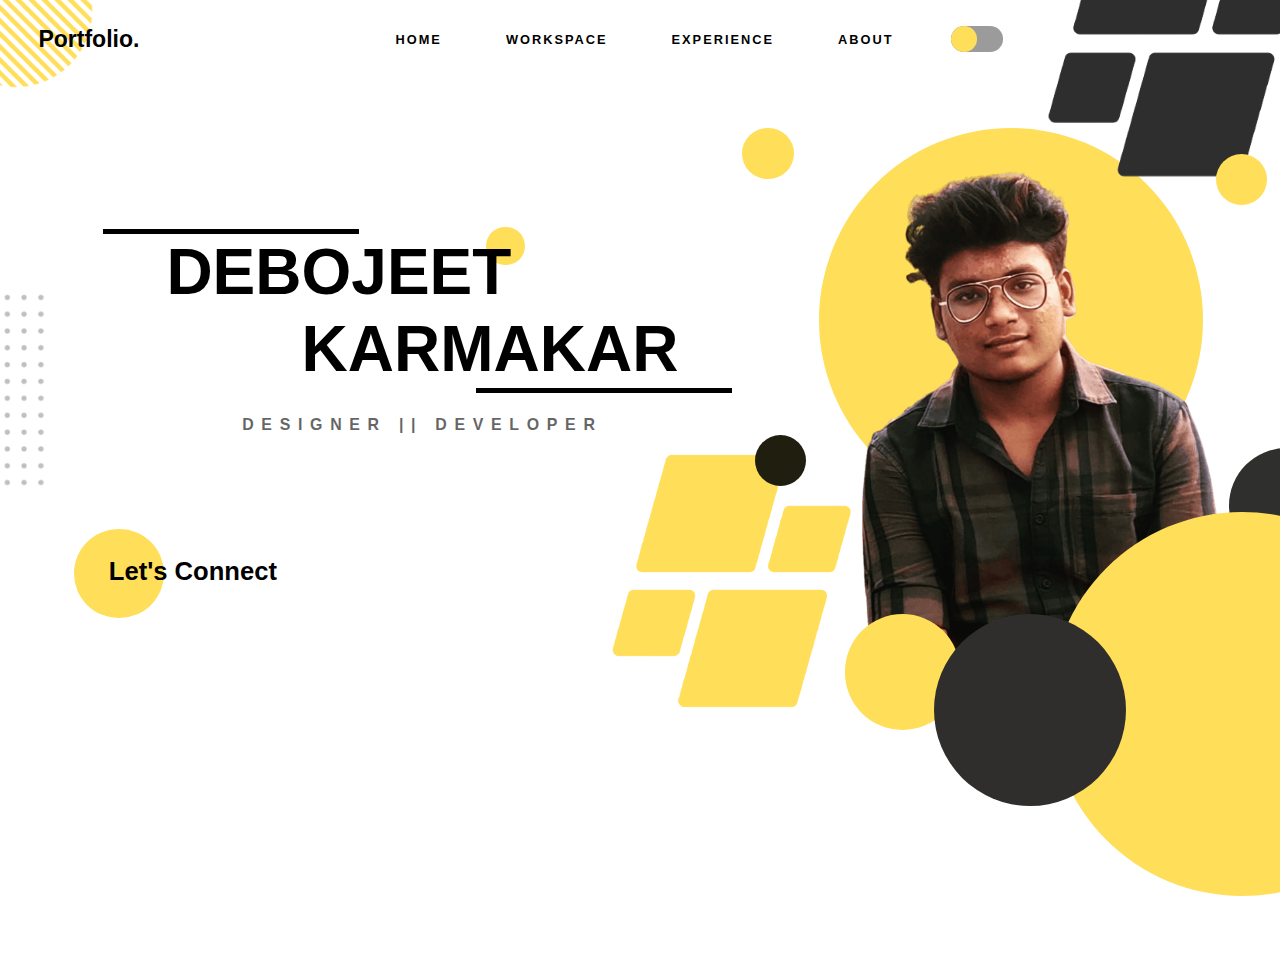
==== Index.html @ 360ebd02 "rename the file" ====
<!DOCTYPE html>
<html lang="en">
<head>
    <meta charset="UTF-8">
    <meta name="viewport" content="width=device-width, initial-scale=1.0">
    <link rel="stylesheet" href="./home.css">
    <link rel="stylesheet" href="./dark-mode-toggle.css">
    <link rel="stylesheet" href="https://cdnjs.cloudflare.com/ajax/libs/font-awesome/6.4.2/css/all.min.css" integrity="sha512-z3gLpd7yknf1YoNbCzqRKc4qyor8gaKU1qmn+CShxbuBusANI9QpRohGBreCFkKxLhei6S9CQXFEbbKuqLg0DA==" crossorigin="anonymous" referrerpolicy="no-referrer" />
    <!-- <style>
        @import url('https://fonts.googleapis.com/css2?family=Oxygen:wght@700&family=Poppins:wght@700&display=swap');
    </style>
    <style>
        @import url('https://fonts.googleapis.com/css2?family=Poppins:wght@400&display=swap');
    </style>    -->
    <title>Portfolio</title>
</head>
<body>
    

    <div class="nav_bar">
        <div class="logo">
            <h2>Portfolio.</h2>
        </div>
        <div class="tag_bar">
            <div class="tags">
                <a href="#"><h4>Home</h4></a>
            </div>
            <div class="tags">
                <a href="#"><h4>workspace</h4></a>
            </div>
            <div class="tags">
                <a href="#"><h4>experience</h4></a>
            </div>
            <div class="tags">
                <a href="#"><h4>About</h4></a>
            </div>
            <div class="toggle-container">
                <input type="checkbox" id="dark-mode-toggle">
                <label for="dark-mode-toggle" class="toggle"></label>
            </div>
        </div>
        
        <div class="img"></div>
        
    </div>

    <div class="body_content">
        
        <div class="name_box">
            <div class="circle"></div> 
            <div class="fst_box">
                <div class="rectangle"></div>
            </div>
            <div class="name" id="fn">
                <h1>debojeet</h1>
            </div>
            <div class="name" id="ln">
                <h1>karmakar</h1>
            </div>
            <div class="snd_box">
                <div class="rectangle"></div>
            </div>
            <div class="bio">
                <h5>designer || developer</h5>
            </div>
        </div>

        <a href="#">
            <div class="connect">
                <h4>Let's Connect</h4>
                <i class="fa-solid fa-arrow-right-long" style="color: #3f4040;"></i>
            </div>
        </a>

        <div class="elements">
            <div class="box-rectangle"></div>
            <div class="circle1"></div>
            <div class="circle2"></div>
            <div class="circle3"></div>
            <div class="circle4"></div>
            <div class="circle5"></div>
            <div class="circle6"></div>
            <div class="circle7"></div>
            <div class="big_circle"></div>
            <div class="yello_boxes"></div>
            <div class="black_circle"></div>
            <div class="my_img"></div>
            <div class="dots"></div>
        </div>
    </div>
    <script src="toggle_switch.js" defer></script>
</body>
</html>
---- home.css ----
* {
    margin: 0;
    padding: 0;
    box-sizing: border-box;
    overflow-x: hidden;
    /* overflow-y: initial; */

}

::-webkit-scrollbar {
    display: none;
}


/* navigation */
.nav_bar{
    display: flex;
    justify-content: left;
    align-items: center;
    gap: 20vw;
    padding: 2vw 0px 1vw 3vw;
    font-size: 1.2vw;
}

.logo{
    font-family:  'Poppins',sans-serif; 
    font-weight: 300;
    /* text-transform: uppercase; */
}

.tag_bar{
    display: flex;
    justify-content: space-evenly;
    align-items: center;
    gap: 5vw;
    font-size: 1vw;
    font-weight: 100;
    text-transform: uppercase;
    font-family: 'Oxygen', sans-serif;
    font-weight: 700;
    letter-spacing: 2px;
    /* border: 1px solid black !important; */
    /* text-decoration: none; */
}
.tags a {
    text-decoration: none ;
    color: black;
}

.tags a h4 {
    color: black;
} 



.img{
    background-image: url(./resources/LOGO\ 1.svg);
    width: 22vw;
    height: 22vw;
    background-size: contain;
    z-index: -1;
    top: -5.3vw;
    left: -9vw;
    background-repeat: no-repeat;
    position: absolute;
}

.toggle-container {
    display: flex;
    align-items: center;
    justify-content: center;
    margin-left: -1.5vw;
    /* border: 1px solid black; */
    
}

.toggle {
    width: 4vw;
    height: 2vw;
    background-color: #9b9b9b;
    border-radius: 1vw;
    position: relative;
    /* border: 1px solid black; */
}

.toggle:before {
    content: '';
    /* border: 1px solid black; */
    width: 2vw;
    height: 2vw;
    background-color: #FFDE59;
    border-radius: 50%;
    position: absolute;
    /* top: 0; */
    /* left: 0; */
    transition: transform 0.2s ease-in-out;
}

input[type="checkbox"] {
    visibility: hidden;
}

input[type="checkbox"]:checked + .toggle:before {
    transform: translateX(2vw);
    background-color: #fffcfc;
}














.body_content{
    height: 100vh;
}

/* name bar  */
.name_box {
    /* border: 1px solid black; */
    padding: 10px;
    width: 50vw;
    position: relative;
    font-family: 'Oxygen', sans-serif;
    left: 8vw;
    top: 12vw;
    display: flex;
    flex-direction: column;
    align-items: center;
    justify-content: space-evenly;
}
.name{
    text-transform: uppercase;
    /* border: 1px solid black; */
    line-height: 1.2;
    width: 40vw;
    display: flex;
    align-items: center;
    font-size: 30px;
}

#fn {
    justify-content: flex-start;
    font-size: 2.5vw;
}

#ln {
    justify-content: flex-end;
    font-size: 2.5vw;
}

.bio{
    display: flex;
    justify-content: center;
    align-items: center;
    text-transform: uppercase;
    letter-spacing: .6vw;
    line-height: 4;
    font-size: 1.5vw;
    opacity: .6;
    /* border: 3px solid black ; */
    
}

.rectangle{
    background-color: black;
    height: 5px;
    width: 20vw;
}

.snd_box{
    display: flex;
    justify-content: right;
    align-items: center;
    width: 100%;
    /* border: 1px solid black; */
    
}

.fst_box{
    margin-right: 1.4vw;
    display: flex;
    align-items: center;
    width: 100%;
    /* border: 1px solid black; */
}

.circle{
    background-color: #FFDE59;
    width: 3vw;
    height: 3vw;
    border-radius: 50%;
    position: absolute;
    z-index: -99;
    right: 17vw;
    top: .6vw;
}


/* lets connect */

.connect{
    font-family: 'Oxygen', sans-serif;
    display: flex;
    align-items: center;
    justify-content: center;
    gap: 1vw;
    /* text-transform: uppercase; */
    /* border: 1px solid black ; */
    width: fit-content;
    position: absolute;
    left: 8.5vw;
    top: 43.5vw;
    z-index: 5;
    font-size: 2vw;
    color: black;
    
}
.connect i {
    padding: 1.5% 0px 0px 0px;
}

/* body elements  */

.box-rectangle{
    background-image: url(./resources/LOGO\ 2\ black-box\ 1.svg);
    width: 40vw;
    height: 40vw;
    background-size: contain;
    z-index: -1;
    right: -12vw;
    top:-8vw;
    background-repeat: no-repeat;
    position: absolute;
}

.circle1 {
    background-color: #FFDE59;
    /* border: 1px solid black ; */
    width: 4vw; 
    height: 4vw;
    z-index: 2;
    border-radius: 50%;
    position: absolute;
    right: 1vw;
    top: 12vw;
}

.circle2 {
    background-color: #FFDE59;
    /* border: 1px solid black ; */
    width: 4vw; 
    height: 4vw;
    z-index: 2;
    border-radius: 50%;
    position: absolute;
    right: 38vw;
    top: 10vw;
}
.circle3 {
    background-color: #FFDE59;
    /* border: 1px solid black ; */
    width : 30vw; 
    height: 30vw;
    z-index: 2;
    border-radius: 50%;
    position: absolute;
    right: -12vw;
    top: 40vw;
}
.circle4 {
    background-color: rgb(47, 46, 45) ;
    /* border: 1px solid black ; */
    width : 15vw; 
    height: 15vw;
    z-index: 2;
    border-radius: 50%;
    position: absolute;
    right: 12vw;
    top: 48vw;
}

.circle5 {
    background-color: #FFDE59;
    /* border: 1px solid black ; */
    width : 9vw; 
    height: 9vw;
    z-index: 1;
    border-radius: 50%;
    position: absolute;
    right: 25vw;
    top: 48vw;
}

.circle6 {
    background-color: rgb(47, 47, 45) ;
    /* border: 1px solid black ; */
    width : 9vw; 
    height: 9vw;
    z-index: 1;
    border-radius: 50%;
    position: absolute;
    right: -5vw;
    top: 35vw;
}
.circle7{
    background-color: #FFDE59;
    /* border: 1px solid black ; */
    width : 7vw; 
    height: 7vw;
    z-index: 1;
    border-radius: 50%;
    position: absolute;
    left: 5.8vw;
    top: 41.3vw;
}

.black_circle {
    background-color: rgb(32, 30, 14) ;
    /* border: 5px solid rgb(255, 136, 0) ; */
    width: 4vw; 
    height: 4vw;
    z-index: 2;
    border-radius: 50%;
    position: absolute;
    right: 37vw;
    top: 34vw;
}

.big_circle {
    background-color: #FFDE59;
    /* border: 1px solid black ; */
    width: 30vw; 
    height: 30vw;
    z-index: -5;
    border-radius: 50%;
    position: absolute;
    right: 6vw;
    top: 10vw;
}


.yello_boxes{
    background-image: url(./resources/yello\ box.svg);
    width: 30vw;
    height: 30vw;
    background-size: contain;
    z-index: -1;
    right: 28vw;
    top: 35vw;
    background-repeat: no-repeat;
    position: absolute;
}

.dots{
    background-image: url(./resources/dots.png);
    position: absolute ;
    width: 30vw;
    height: 30vw;
    background-size: contain;
    background-repeat: no-repeat;
    z-index: 6;
    left: -18vw;
    top: 22vw;
}

.my_img{
    background-image: url(./resources/me.png);
    width: 42vw;
    height: 42vw;
    background-size: contain;
    z-index: -1;
    right: -1vw;
    top: 9vw;
    background-repeat: no-repeat;
    position: absolute;
}
---- dark-mode-toggle.css ----
/* styles.css */
/* Add these styles for dark mode */
.dark-mode  {
    background-color: black !important;
    color: #fff !important;

}

.dark-mode a {
    text-decoration: none ;
    color: #fff;
}

.dark-mode a .fa-arrow-right-long{
    color: #fff !important;
}
.dark-mode a h4{
    color: #fff;
}

.dark-mode .rectangle{
    background-color:white;
}
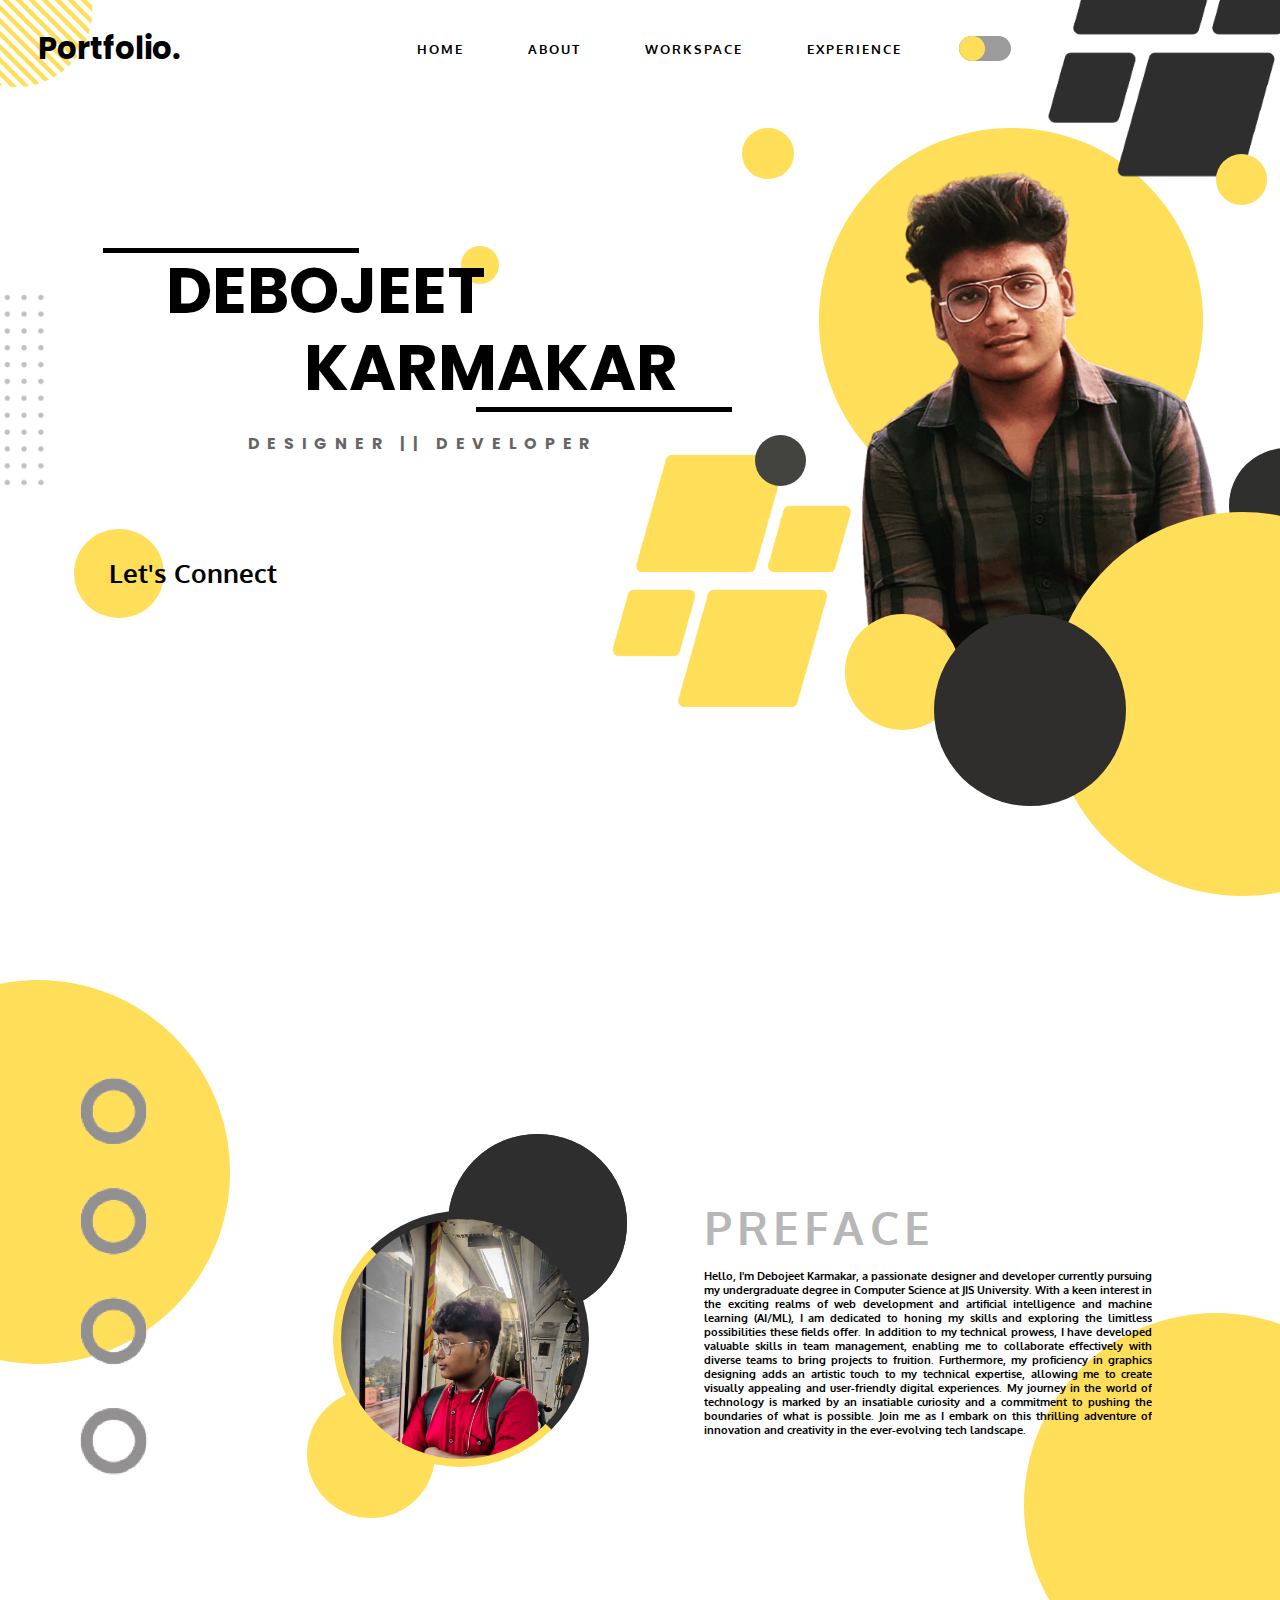
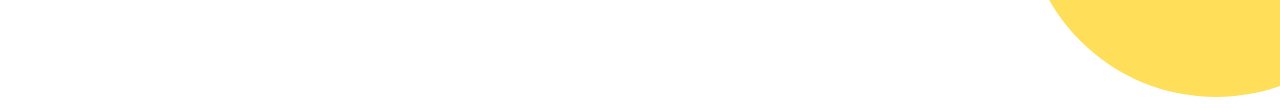
==== commit a42bbf1c: "added about section" ====
--- a/Index.html
+++ b/Index.html
@@ -6,17 +6,15 @@
     <link rel="stylesheet" href="./home.css">
     <link rel="stylesheet" href="./dark-mode-toggle.css">
     <link rel="stylesheet" href="https://cdnjs.cloudflare.com/ajax/libs/font-awesome/6.4.2/css/all.min.css" integrity="sha512-z3gLpd7yknf1YoNbCzqRKc4qyor8gaKU1qmn+CShxbuBusANI9QpRohGBreCFkKxLhei6S9CQXFEbbKuqLg0DA==" crossorigin="anonymous" referrerpolicy="no-referrer" />
-    <!-- <style>
+    <style>
         @import url('https://fonts.googleapis.com/css2?family=Oxygen:wght@700&family=Poppins:wght@700&display=swap');
     </style>
     <style>
         @import url('https://fonts.googleapis.com/css2?family=Poppins:wght@400&display=swap');
-    </style>    -->
+    </style>   
     <title>Portfolio</title>
 </head>
-<body>
-    
-
+<body> 
     <div class="nav_bar">
         <div class="logo">
             <h2>Portfolio.</h2>
@@ -26,13 +24,13 @@
                 <a href="#"><h4>Home</h4></a>
             </div>
             <div class="tags">
+                <a href="#"><h4>About</h4></a>
+            </div>
+            <div class="tags">
                 <a href="#"><h4>workspace</h4></a>
             </div>
             <div class="tags">
-                <a href="#"><h4>experience</h4></a>
-            </div>
-            <div class="tags">
-                <a href="#"><h4>About</h4></a>
+                <a href="#"><h4>Experience</h4></a>
             </div>
             <div class="toggle-container">
                 <input type="checkbox" id="dark-mode-toggle">
@@ -40,10 +38,9 @@
             </div>
         </div>
         
-        <div class="img"></div>
+        <div class="img1"></div>
         
     </div>
-
     <div class="body_content">
         
         <div class="name_box">
@@ -52,7 +49,7 @@
                 <div class="rectangle"></div>
             </div>
             <div class="name" id="fn">
-                <h1>debojeet</h1>
+                <h1>Debojeet</h1>
             </div>
             <div class="name" id="ln">
                 <h1>karmakar</h1>
@@ -64,14 +61,12 @@
                 <h5>designer || developer</h5>
             </div>
         </div>
-
         <a href="#">
             <div class="connect">
                 <h4>Let's Connect</h4>
                 <i class="fa-solid fa-arrow-right-long" style="color: #3f4040;"></i>
             </div>
         </a>
-
         <div class="elements">
             <div class="box-rectangle"></div>
             <div class="circle1"></div>
@@ -88,6 +83,28 @@
             <div class="dots"></div>
         </div>
     </div>
+
+    <div class="about_section">
+        <div class="circle8"></div>
+        <div class="circle9"></div>
+        <div class="circle10"></div>
+        <div class="circle11"></div>
+        <div class="circle12"></div>
+        <div class="img2"></div>
+        <div class="profile_image"></div>
+        <div class="content">
+                <div class="heading">
+                    <h2>Preface</h2>
+                </div>
+                <div class="sub_content">
+                    <h5>Hello, I'm Debojeet Karmakar, a passionate designer and developer currently pursuing my undergraduate degree in Computer Science at JIS University. With a keen interest in the exciting realms of web development and artificial intelligence and machine learning (AI/ML), I am dedicated to honing my skills and exploring the limitless possibilities these fields offer.
+                        In addition to my technical prowess, I have developed valuable skills in team management, enabling me to collaborate effectively with diverse teams to bring projects to fruition. Furthermore, my proficiency in graphics designing adds an artistic touch to my technical expertise, allowing me to create visually appealing and user-friendly digital experiences.
+                        My journey in the world of technology is marked by an insatiable curiosity and a commitment to pushing the boundaries of what is possible. Join me as I embark on this thrilling adventure of innovation and creativity in the ever-evolving tech landscape.
+                    </h5>
+                </div>
+        </div>
+    </div>
+    
     <script src="toggle_switch.js" defer></script>
 </body>
 </html>--- a/home.css
+++ b/home.css
@@ -17,7 +17,7 @@
     display: flex;
     justify-content: left;
     align-items: center;
-    gap: 20vw;
+    gap: 15%;
     padding: 2vw 0px 1vw 3vw;
     font-size: 1.2vw;
 }
@@ -25,8 +25,13 @@
 .logo{
     font-family:  'Poppins',sans-serif; 
     font-weight: 300;
+    font-size: 1.6vw;
     /* text-transform: uppercase; */
-}
+    width: 15vw;
+    /* border: 1px solid black; */
+}
+
+
 
 .tag_bar{
     display: flex;
@@ -37,6 +42,7 @@
     font-weight: 100;
     text-transform: uppercase;
     font-family: 'Oxygen', sans-serif;
+    /* font-family:  'Poppins',sans-serif;  */
     font-weight: 700;
     letter-spacing: 2px;
     /* border: 1px solid black !important; */
@@ -53,7 +59,7 @@
 
 
 
-.img{
+.img1{
     background-image: url(./resources/LOGO\ 1.svg);
     width: 22vw;
     height: 22vw;
@@ -107,19 +113,10 @@
 
 
 
-
-
-
-
-
-
-
-
-
-
-
 .body_content{
-    height: 100vh;
+    height:70vw;
+    /* background-color: aquamarine; */
+    /* position: relative; */
 }
 
 /* name bar  */
@@ -128,7 +125,8 @@
     padding: 10px;
     width: 50vw;
     position: relative;
-    font-family: 'Oxygen', sans-serif;
+    /* font-family: 'Oxygen', sans-serif; */
+    font-family:  'Poppins',sans-serif; 
     left: 8vw;
     top: 12vw;
     display: flex;
@@ -165,6 +163,7 @@
     line-height: 4;
     font-size: 1.5vw;
     opacity: .6;
+    font-family:  'Poppins',sans-serif; 
     /* border: 3px solid black ; */
     
 }
@@ -194,12 +193,13 @@
 
 .circle{
     background-color: #FFDE59;
+    /* border: 1px solid black; */
     width: 3vw;
     height: 3vw;
     border-radius: 50%;
     position: absolute;
     z-index: -99;
-    right: 17vw;
+    right: 19vw;
     top: .6vw;
 }
 
@@ -208,6 +208,7 @@
 
 .connect{
     font-family: 'Oxygen', sans-serif;
+    /* font-family:  'Poppins',sans-serif;  */
     display: flex;
     align-items: center;
     justify-content: center;
@@ -323,7 +324,7 @@
 }
 
 .black_circle {
-    background-color: rgb(32, 30, 14) ;
+    background-color: rgb(67, 67, 64) ;
     /* border: 5px solid rgb(255, 136, 0) ; */
     width: 4vw; 
     height: 4vw;
@@ -382,3 +383,141 @@
     background-repeat: no-repeat;
     position: absolute;
 }
+
+
+
+/* ABOUT SECTION */
+.about_section{
+    font-family: 'Oxygen', sans-serif;
+
+    /* background-color: aqua; */
+    height: 57svw;
+    /* margin-top: 18vw; */
+    position: relative;
+}
+/* .about_section .img2{
+    background-image: url(./resources/me.png);
+    height: 5vw;
+    width: 2vw;
+    position: absolute;
+    z-index: 5;
+} */
+
+.content{
+    display: flex;
+    align-items: start;
+    justify-content: center;
+    flex-direction: column;
+    position: absolute;
+    right: 10vw;
+    top: 17vw;
+    gap: 1vw;
+    width: 35vw;
+    /* border: 5px solid black; */
+    /* background-color: #FFDE59; */
+    z-index: 10;
+}
+.about_section .heading{
+    text-transform: uppercase;
+    /* text-decoration: underline; */
+    font-size: 2.4vw;
+    letter-spacing: .4vw;
+    color: transparent ;
+    color: rgba(128, 128, 128, 0.578);
+    /* -webkit-text-stroke-width: 2px; */
+    /* -webkit-text-stroke-color: rgb(73, 73, 73); */
+}
+
+.about_section .sub_content{
+    text-align: justify;
+    font-size: 1vw;
+    font-weight: 100;
+}
+
+.img2{
+    background-image: url(./resources/golgol.png);
+    width: 50vw;
+    height: 50vw;
+    background-size: contain;
+    left: -15vw;
+    top: 4vw;
+    background-repeat: no-repeat;
+    position: absolute;
+    z-index: 10;
+}
+.profile_image{
+    background-image: url(./resources/my\ img.jpeg);
+    width: 20vw;
+    height: 20vw;
+    background-size: cover;
+    background-position: top ;
+    left: 26vw;
+    top: 18vw;
+    border-top : 8px solid #2E2E2E;
+    border-bottom : 8px solid #FFDE59;
+    border-left:8px solid #FFDE59 ;
+    border-right:8px solid #2E2E2E ;
+    /* border: .6vw solid #2E2E2E; */
+    background-repeat: no-repeat;
+    position: absolute;
+    z-index: 3;
+    object-fit: cover;
+    border-radius: 50%;
+}
+.circle8 {
+    background-color: #FFDE59;
+    /* border: 1px solid black ; */
+    width : 30vw; 
+    height: 30vw;
+    z-index: 5;
+    border-radius: 50%;
+    position: absolute;
+    left: -12vw;
+    /* top: .5vw; */
+}
+
+.circle9 {
+    background-color: #FFDE59;
+    /* border: 1px solid black ; */
+    width : 30vw; 
+    height: 30vw;
+    z-index: 2;
+    border-radius: 50%;
+    position: absolute;
+    right: -10vw;
+    top: 26vw;
+}
+
+.circle10{
+    background-color: #2E2E2E;
+    /* border: 1px solid black ; */
+    width : 14vw; 
+    height: 14vw;
+    z-index: 2;
+    border-radius: 50%;
+    position: absolute;
+    left: 35vw;
+    top: 12vw;
+}
+.circle11{
+    background-color: #2E2E2E;
+    /* border: 1px solid black ; */
+    width : 14vw; 
+    height: 14vw;
+    z-index: 2;
+    border-radius: 50%;
+    position: absolute;
+    left: 35vw;
+    top: 12vw;
+}
+.circle12{
+    background-color: #FFDE59;
+    /* border: 1px solid black ; */
+    width : 10vw; 
+    height: 10vw;
+    z-index: 1;
+    border-radius: 50%;
+    position: absolute;
+    left: 24vw;
+    top: 32vw;
+}
